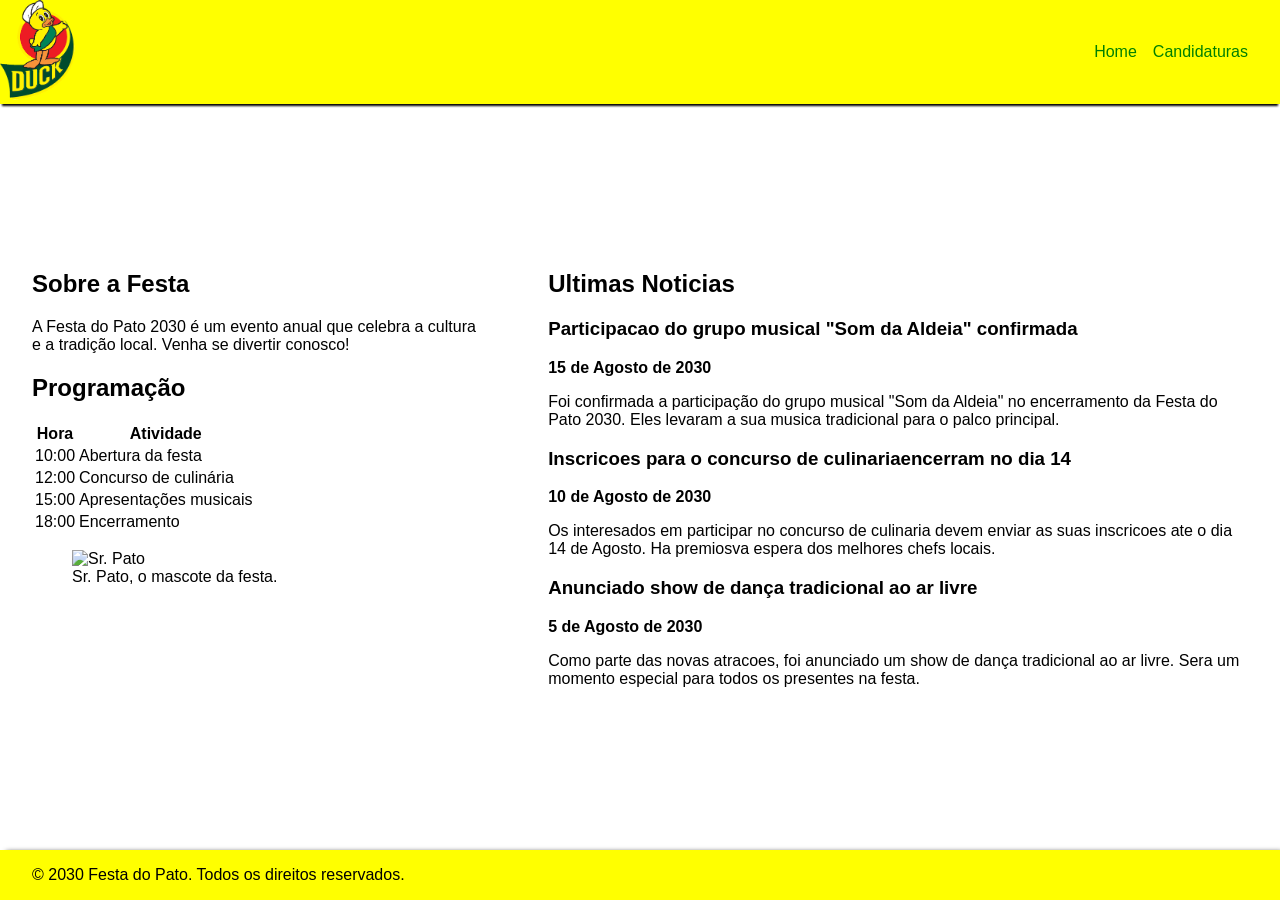
==== index.html @ 109eb422 "chore: css done" ====
<!doctype html>
<html lang="pt">
    <head>
        <meta charset="UTF-8" />
        <meta name="viewport" content="width=device-width, initial-scale=1.0" />
        <title>Festa do Pato 2030</title>
        <link rel="stylesheet" href="styles/styles.css" />
    </head>
    <body>
        <header>
            <a href="index.html" class="logo-link">
                <img
                    src="images/logo.png"
                    alt="Logo da Festa do Pato"
                    height="100"
                />
            </a>
            <nav>
                <a href="index.html" class="active">Home</a>
                <a href="candidatura.html">Candidaturas</a>
            </nav>
        </header>

        <main>
            <div class="content">
                <div>
                    <section>
                        <h2>Sobre a Festa</h2>
                        <p>
                            A Festa do Pato 2030 é um evento anual que celebra a
                            cultura e a tradição local. Venha se divertir
                            conosco!
                        </p>
                    </section>

                    <section>
                        <h2>Programação</h2>
                        <table>
                            <thead>
                                <tr>
                                    <th>Hora</th>
                                    <th>Atividade</th>
                                </tr>
                            </thead>
                            <tbody>
                                <tr>
                                    <td>10:00</td>
                                    <td>Abertura da festa</td>
                                </tr>
                                <tr>
                                    <td>12:00</td>
                                    <td>Concurso de culinária</td>
                                </tr>
                                <tr>
                                    <td>15:00</td>
                                    <td>Apresentações musicais</td>
                                </tr>
                                <tr>
                                    <td>18:00</td>
                                    <td>Encerramento</td>
                                </tr>
                            </tbody>
                        </table>
                    </section>
                    <figure>
                        <img
                            src="https://media.istockphoto.com/id/464988959/pt/foto/pato-real-com-tra%C3%A7ado-de-recorte.jpg?s=612x612&w=0&k=20&c=SUhSeo67zEVs8bgUm0K-OrMDD4iQ5s75CxaOG4gBI1Y="
                            alt="Sr. Pato"
                            height="200"
                        />
                        <figcaption>Sr. Pato, o mascote da festa.</figcaption>
                    </figure>
                </div>
                <aside>
                    <h2>Ultimas Noticias</h2>
                    <article>
                        <h3>
                            Participacao do grupo musical "Som da Aldeia"
                            confirmada
                        </h3>
                        <p><strong>15 de Agosto de 2030</strong></p>
                        <p>
                            Foi confirmada a participação do grupo musical "Som
                            da Aldeia" no encerramento da Festa do Pato 2030.
                            Eles levaram a sua musica tradicional para o palco
                            principal.
                        </p>
                    </article>
                    <article>
                        <h3>
                            Inscricoes para o concurso de culinariaencerram no
                            dia 14
                        </h3>
                        <p><strong>10 de Agosto de 2030</strong></p>
                        <p>
                            Os interesados em participar no concurso de
                            culinaria devem enviar as suas inscricoes ate o dia
                            14 de Agosto. Ha premiosva espera dos melhores chefs
                            locais.
                        </p>
                    </article>
                    <article>
                        <h3>Anunciado show de dança tradicional ao ar livre</h3>
                        <p><strong>5 de Agosto de 2030</strong></p>
                        <p>
                            Como parte das novas atracoes, foi anunciado um show
                            de dança tradicional ao ar livre. Sera um momento
                            especial para todos os presentes na festa.
                        </p>
                    </article>
                </aside>
            </div>
        </main>

        <footer>
            <p>&copy; 2030 Festa do Pato. Todos os direitos reservados.</p>
        </footer>
    </body>
</html>
---- styles/styles.css ----
header {
    display: flex;
    flex-direction: row;
    justify-content: space-between;
    align-items: center;
    background-color: yellow;
    padding-right: 2em;
    box-shadow: 0px 4px 2px -2px black;
}

footer {
    display: flex;
    flex-direction: row;
    justify-content: space-between;
    align-items: center;
    background-color: yellow;
    padding-left: 2em;
    box-shadow: 4px 0px 5px -2px black;

}

nav {
    display: flex;
    flex-direction: row;
    gap: 1em;
}

a {
    text-decoration: none;
    color: green;
}

a:hover {
    font-weight: 800;
}

main {
    display: flex;
    flex-direction: column;
    justify-content: left;
    gap: 1em;
    padding-left: 2em;
    padding-right: 2em;
}

div.content {
    display: flex;
    flex-direction: row;
    gap: 4em;
}

body {
    display: flex;
    flex-direction: column;
    justify-content: space-between;
    font-family: Arial, Helvetica, sans-serif;
    margin: 0;
    padding: 0;
    height: 100vh;
}

form {
    display: flex;
    flex-direction: column;
    gap: 1em;
    padding-left: 2em;
    padding-right: 2em;
}
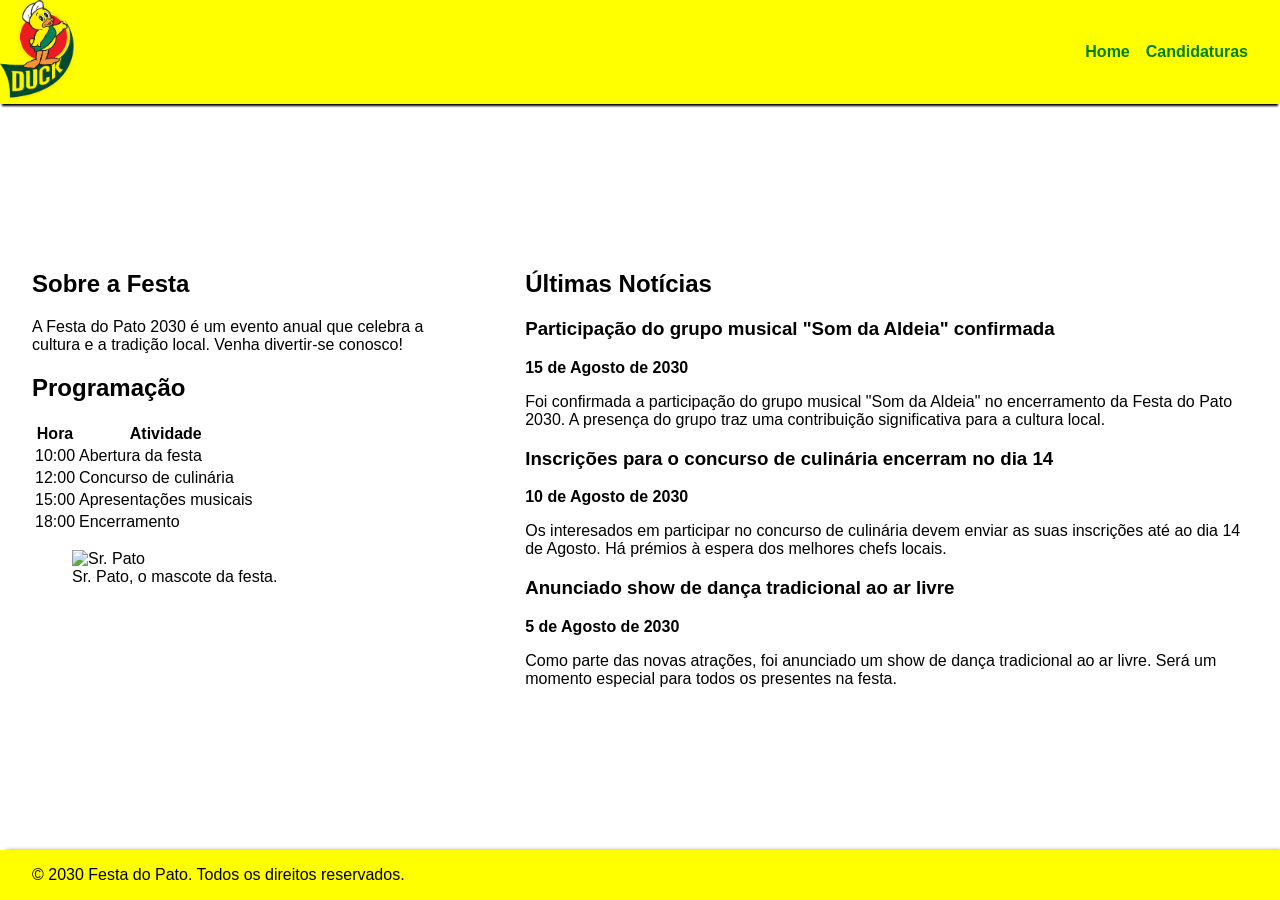
==== commit 28bb05c7: "fix: fixed text content" ====
--- a/index.html
+++ b/index.html
@@ -28,7 +28,7 @@
                         <h2>Sobre a Festa</h2>
                         <p>
                             A Festa do Pato 2030 é um evento anual que celebra a
-                            cultura e a tradição local. Venha se divertir
+                            cultura e a tradição local. Venha divertir-se
                             conosco!
                         </p>
                     </section>
@@ -72,30 +72,30 @@
                     </figure>
                 </div>
                 <aside>
-                    <h2>Ultimas Noticias</h2>
+                    <h2>Últimas Notícias</h2>
                     <article>
                         <h3>
-                            Participacao do grupo musical "Som da Aldeia"
+                            Participação do grupo musical "Som da Aldeia"
                             confirmada
                         </h3>
                         <p><strong>15 de Agosto de 2030</strong></p>
                         <p>
                             Foi confirmada a participação do grupo musical "Som
                             da Aldeia" no encerramento da Festa do Pato 2030.
-                            Eles levaram a sua musica tradicional para o palco
-                            principal.
+                            A presença do grupo traz uma contribuição significativa
+                            para a cultura local.
                         </p>
                     </article>
                     <article>
                         <h3>
-                            Inscricoes para o concurso de culinariaencerram no
+                            Inscrições para o concurso de culinária encerram no
                             dia 14
                         </h3>
                         <p><strong>10 de Agosto de 2030</strong></p>
                         <p>
                             Os interesados em participar no concurso de
-                            culinaria devem enviar as suas inscricoes ate o dia
-                            14 de Agosto. Ha premiosva espera dos melhores chefs
+                            culinária devem enviar as suas inscrições até ao dia
+                            14 de Agosto. Há prémios à espera dos melhores chefs
                             locais.
                         </p>
                     </article>
@@ -103,8 +103,8 @@
                         <h3>Anunciado show de dança tradicional ao ar livre</h3>
                         <p><strong>5 de Agosto de 2030</strong></p>
                         <p>
-                            Como parte das novas atracoes, foi anunciado um show
-                            de dança tradicional ao ar livre. Sera um momento
+                            Como parte das novas atrações, foi anunciado um show
+                            de dança tradicional ao ar livre. Será um momento
                             especial para todos os presentes na festa.
                         </p>
                     </article>
--- a/styles/styles.css
+++ b/styles/styles.css
@@ -28,10 +28,11 @@
 a {
     text-decoration: none;
     color: green;
+    font-weight: 800;
 }
 
 a:hover {
-    font-weight: 800;
+    text-decoration: underline;
 }
 
 main {
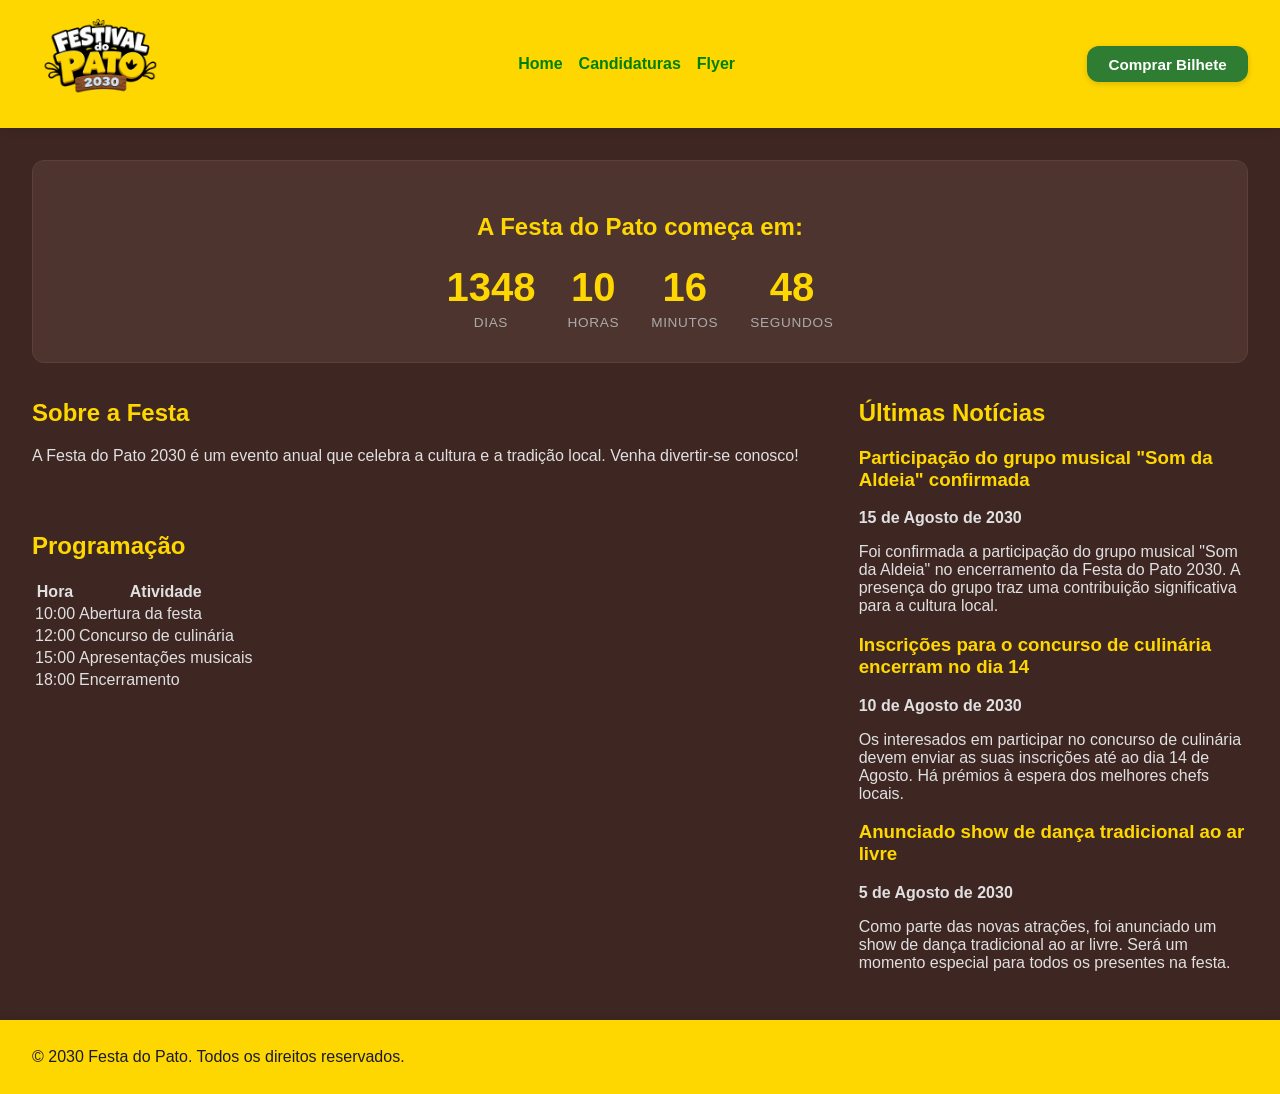
==== commit fe250061: "chore: ex3 a,b,d feitos, falta c (slideshow)" ====
--- a/index.html
+++ b/index.html
@@ -7,7 +7,7 @@
         <link rel="stylesheet" href="styles/styles.css" />
     </head>
     <body>
-        <header>
+        <header class="cabecalho">
             <a href="index.html" class="logo-link">
                 <img
                     src="images/logo.png"
@@ -15,15 +15,38 @@
                     height="100"
                 />
             </a>
-            <nav>
+            <nav class="main-nav">
                 <a href="index.html" class="active">Home</a>
                 <a href="candidatura.html">Candidaturas</a>
+                <a href="flyer.html">Flyer</a>
             </nav>
+            <a href="bilhetes.html" class="botao-cta">Comprar Bilhete</a>
         </header>
 
         <main>
-            <div class="content">
-                <div>
+            <div class="countdown" id="countdown">
+                <h2 class="countdown-titulo">A Festa do Pato começa em:</h2>
+                <div class="countdown-numeros">
+                    <div class="countdown-item">
+                        <span class="countdown-valor" id="dias">0</span>
+                        <span class="countdown-label">Dias</span>
+                    </div>
+                    <div class="countdown-item">
+                        <span class="countdown-valor" id="horas">0</span>
+                        <span class="countdown-label">Horas</span>
+                    </div>
+                    <div class="countdown-item">
+                        <span class="countdown-valor" id="minutos">0</span>
+                        <span class="countdown-label">Minutos</span>
+                    </div>
+                    <div class="countdown-item">
+                        <span class="countdown-valor" id="segundos">0</span>
+                        <span class="countdown-label">Segundos</span>
+                    </div>
+                </div>
+            </div>
+            <div class="conteudo">
+                <div class="coluna-principal">
                     <section>
                         <h2>Sobre a Festa</h2>
                         <p>
@@ -62,16 +85,8 @@
                             </tbody>
                         </table>
                     </section>
-                    <figure>
-                        <img
-                            src="https://media.istockphoto.com/id/464988959/pt/foto/pato-real-com-tra%C3%A7ado-de-recorte.jpg?s=612x612&w=0&k=20&c=SUhSeo67zEVs8bgUm0K-OrMDD4iQ5s75CxaOG4gBI1Y="
-                            alt="Sr. Pato"
-                            height="200"
-                        />
-                        <figcaption>Sr. Pato, o mascote da festa.</figcaption>
-                    </figure>
                 </div>
-                <aside>
+                <aside class="coluna-noticias">
                     <h2>Últimas Notícias</h2>
                     <article>
                         <h3>
@@ -115,5 +130,35 @@
         <footer>
             <p>&copy; 2030 Festa do Pato. Todos os direitos reservados.</p>
         </footer>
+
+        <script>
+            const dataFesta = new Date('2030-08-15T10:00:00');
+
+            function atualizarCountdown() {
+                const agora = new Date();
+                const diff = dataFesta - agora;
+
+                if (diff <= 0) {
+                    document.getElementById('dias').textContent = '0';
+                    document.getElementById('horas').textContent = '0';
+                    document.getElementById('minutos').textContent = '0';
+                    document.getElementById('segundos').textContent = '0';
+                    return;
+                }
+
+                const dias = Math.floor(diff / (1000 * 60 * 60 * 24));
+                const horas = Math.floor((diff % (1000 * 60 * 60 * 24)) / (1000 * 60 * 60));
+                const minutos = Math.floor((diff % (1000 * 60 * 60)) / (1000 * 60));
+                const segundos = Math.floor((diff % (1000 * 60)) / 1000);
+
+                document.getElementById('dias').textContent = dias;
+                document.getElementById('horas').textContent = horas;
+                document.getElementById('minutos').textContent = minutos;
+                document.getElementById('segundos').textContent = segundos;
+            }
+
+            atualizarCountdown();
+            setInterval(atualizarCountdown, 1000);
+        </script>
     </body>
 </html>
--- a/styles/styles.css
+++ b/styles/styles.css
@@ -1,11 +1,42 @@
+h1, h2, h3 {
+    color: #FFD700;
+}
+
 header {
     display: flex;
     flex-direction: row;
     justify-content: space-between;
     align-items: center;
-    background-color: yellow;
-    padding-right: 2em;
-    box-shadow: 0px 4px 2px -2px black;
+    background-color: #FFD700;
+    padding: 0.75em 2em;
+    box-shadow: 0 2px 8px rgba(0, 0, 0, 0.12);
+    position: sticky;
+    top: 0;
+    z-index: 100;
+}
+
+.botao-cta {
+    background-color: #2E7D32;
+    color: #fff;
+    padding: 0.6em 1.4em;
+    border-radius: 12px;
+    font-weight: 700;
+    font-size: 0.95rem;
+    text-decoration: none;
+    transition: background-color 0.2s ease, transform 0.15s ease;
+    box-shadow: 0 2px 6px rgba(0, 0, 0, 0.15);
+    white-space: nowrap;
+}
+
+.botao-cta:hover {
+    background-color: #1B5E20;
+    transform: translateY(-1px);
+    box-shadow: 0 4px 10px rgba(0, 0, 0, 0.2);
+    text-decoration: none;
+}
+
+.botao-cta:active {
+    transform: translateY(0);
 }
 
 footer {
@@ -13,10 +44,10 @@
     flex-direction: row;
     justify-content: space-between;
     align-items: center;
-    background-color: yellow;
-    padding-left: 2em;
-    box-shadow: 4px 0px 5px -2px black;
-
+    background-color: #FFD700;
+    padding: 0.75em 2em;
+    box-shadow: 0 -2px 8px rgba(0, 0, 0, 0.12);
+    color: #1a1a2e;
 }
 
 nav {
@@ -38,16 +69,65 @@
 main {
     display: flex;
     flex-direction: column;
-    justify-content: left;
+    justify-content: center;
+    flex: 1;
     gap: 1em;
-    padding-left: 2em;
-    padding-right: 2em;
-}
-
-div.content {
-    display: flex;
-    flex-direction: row;
-    gap: 4em;
+    padding: 2em;
+}
+
+div.conteudo {
+    display: flex;
+    flex-direction: row;
+    gap: 3em;
+    flex: 1;
+}
+
+.coluna-principal {
+    flex: 2;
+    display: flex;
+    flex-direction: column;
+    gap: 2em;
+}
+
+.coluna-noticias {
+    flex: 1;
+}
+
+.linha-programacao {
+    display: flex;
+    flex-direction: row;
+    gap: 2em;
+    align-items: flex-start;
+}
+
+.linha-programacao section {
+    flex: 1;
+}
+
+.linha-programacao figure {
+    flex: 0 0 300px;
+}
+
+figure {
+    margin: 0;
+    text-align: center;
+}
+
+figure img {
+    max-width: 100%;
+    max-height: 300px;
+    width: auto;
+    height: auto;
+    object-fit: contain;
+    border-radius: 12px;
+    box-shadow: 0 4px 12px rgba(0, 0, 0, 0.3);
+}
+
+figcaption {
+    margin-top: 0.5em;
+    font-size: 0.85rem;
+    color: #888;
+    font-style: italic;
 }
 
 body {
@@ -57,13 +137,301 @@
     font-family: Arial, Helvetica, sans-serif;
     margin: 0;
     padding: 0;
-    height: 100vh;
+    min-height: 100vh;
+    background-color: #3E2723;
+    color: #e0e0e0;
 }
 
 form {
     display: flex;
     flex-direction: column;
     gap: 1em;
-    padding-left: 2em;
-    padding-right: 2em;
-}
+}
+
+/* Página de bilhetes */
+.contentor-bilhetes {
+    max-width: 900px;
+    margin: 0 auto;
+    padding: 2em;
+    display: flex;
+    flex-direction: column;
+    justify-content: center;
+    min-height: calc(100vh - 160px);
+}
+
+.titulo-bilhetes {
+    text-align: center;
+    font-size: 2rem;
+    margin-bottom: 1.5em;
+    color: #FFD700;
+}
+
+.grelha-bilhetes {
+    display: flex;
+    flex-direction: row;
+    gap: 1.5em;
+    margin-bottom: 2em;
+}
+
+.cartao-bilhete {
+    flex: 1;
+    background: #4E342E;
+    border: 1px solid #5D4037;
+    border-radius: 12px;
+    padding: 1.5em;
+    text-align: center;
+}
+
+.cartao-bilhete h2 {
+    margin: 0 0 0.5em;
+    color: #FFD700;
+    font-size: 1.3rem;
+}
+
+.preco-bilhete {
+    font-size: 2rem;
+    font-weight: 800;
+    color: #fff;
+    margin: 0.3em 0;
+}
+
+.descricao-bilhete {
+    color: #aaa;
+    font-size: 0.85rem;
+    margin-bottom: 1em;
+}
+
+.contador-bilhete {
+    display: flex;
+    align-items: center;
+    justify-content: center;
+    gap: 0.75em;
+}
+
+.botao-contador {
+    width: 36px;
+    height: 36px;
+    border-radius: 12px;
+    border: none;
+    background: #FFD700;
+    color: #1a1a2e;
+    font-size: 1.2rem;
+    font-weight: 700;
+    cursor: pointer;
+    transition: background 0.2s ease;
+    display: flex;
+    align-items: center;
+    justify-content: center;
+}
+
+.botao-contador:hover {
+    background: #e6c200;
+}
+
+.botao-contador:active {
+    transform: scale(0.92);
+}
+
+.botao-contador:disabled {
+    opacity: 0.3;
+    cursor: not-allowed;
+}
+
+.botao-contador:disabled:active {
+    transform: none;
+}
+
+.valor-contador {
+    font-size: 1.4rem;
+    font-weight: 700;
+    min-width: 2em;
+    text-align: center;
+}
+
+.resumo-bilhetes {
+    text-align: center;
+    padding: 1.5em;
+    background: #4E342E;
+    border-radius: 12px;
+    border: 1px solid #5D4037;
+}
+
+.etiqueta-total {
+    font-size: 1.4rem;
+    font-weight: 700;
+    margin-bottom: 1em;
+}
+
+.etiqueta-total span {
+    color: #FFD700;
+}
+
+.botao-comprar {
+    background-color: #2E7D32;
+    color: #fff;
+    padding: 0.8em 2.5em;
+    border: none;
+    border-radius: 12px;
+    font-weight: 700;
+    font-size: 1rem;
+    cursor: pointer;
+    transition: background-color 0.2s ease, transform 0.15s ease;
+    box-shadow: 0 2px 6px rgba(0, 0, 0, 0.15);
+}
+
+.botao-comprar:hover {
+    background-color: #1B5E20;
+    transform: translateY(-1px);
+    box-shadow: 0 4px 10px rgba(0, 0, 0, 0.2);
+}
+
+.botao-comprar:active {
+    transform: translateY(0);
+}
+
+.botao-comprar:disabled {
+    opacity: 0.5;
+    cursor: not-allowed;
+}
+
+.botao-comprar:disabled:hover {
+    transform: none;
+    box-shadow: 0 2px 6px rgba(0, 0, 0, 0.15);
+}
+
+/* Página de candidatura */
+.contentor-candidatura {
+    max-width: 900px;
+    width: 100%;
+    margin: 0 auto;
+    padding: 2em;
+    box-sizing: border-box;
+    display: flex;
+    flex-direction: column;
+    justify-content: center;
+    min-height: calc(100vh - 160px);
+}
+
+.titulo-candidatura {
+    text-align: center;
+    font-size: 2rem;
+    margin-bottom: 1.5em;
+    color: #FFD700;
+}
+
+.formulario-candidatura {
+    display: flex;
+    flex-direction: column;
+    gap: 1em;
+    background: #4E342E;
+    border: 1px solid #5D4037;
+    border-radius: 12px;
+    padding: 2em;
+}
+
+.formulario-candidatura label {
+    font-weight: 700;
+    color: #FFD700;
+}
+
+.formulario-candidatura input,
+.formulario-candidatura textarea {
+    padding: 0.75em;
+    border: 1px solid #5D4037;
+    border-radius: 12px;
+    background: #3E2723;
+    color: #e0e0e0;
+    font-size: 1rem;
+    font-family: inherit;
+}
+
+.formulario-candidatura input:focus,
+.formulario-candidatura textarea:focus {
+    outline: none;
+    border-color: #FFD700;
+}
+
+.formulario-candidatura textarea {
+    resize: vertical;
+}
+
+/* Countdown */
+.countdown {
+    text-align: center;
+    padding: 2em;
+    background: #4E342E;
+    border: 1px solid #5D4037;
+    border-radius: 12px;
+}
+
+.countdown-titulo {
+    font-size: 1.5rem;
+    margin-bottom: 1em;
+    color: #FFD700;
+}
+
+.countdown-numeros {
+    display: flex;
+    justify-content: center;
+    gap: 2em;
+}
+
+.countdown-item {
+    display: flex;
+    flex-direction: column;
+    align-items: center;
+    gap: 0.3em;
+}
+
+.countdown-valor {
+    font-size: 2.5rem;
+    font-weight: 800;
+    color: #FFD700;
+}
+
+.countdown-label {
+    font-size: 0.85rem;
+    color: #aaa;
+    text-transform: uppercase;
+    letter-spacing: 0.05em;
+}
+
+/* Página flyer */
+.contentor-flyer {
+    max-width: 900px;
+    margin: 0 auto;
+    padding: 2em;
+    box-sizing: border-box;
+    display: flex;
+    flex-direction: column;
+    justify-content: center;
+    align-items: center;
+    min-height: calc(100vh - 160px);
+}
+
+.titulo-flyer {
+    text-align: center;
+    font-size: 2rem;
+    margin-bottom: 1.5em;
+    color: #FFD700;
+}
+
+.flyer-grande {
+    text-align: center;
+}
+
+.flyer-grande img {
+    max-width: 100%;
+    max-height: 70vh;
+    width: auto;
+    height: auto;
+    border-radius: 12px;
+    box-shadow: 0 8px 24px rgba(0, 0, 0, 0.4);
+}
+
+.flyer-grande figcaption {
+    margin-top: 1em;
+    font-size: 0.9rem;
+    color: #888;
+    font-style: italic;
+}
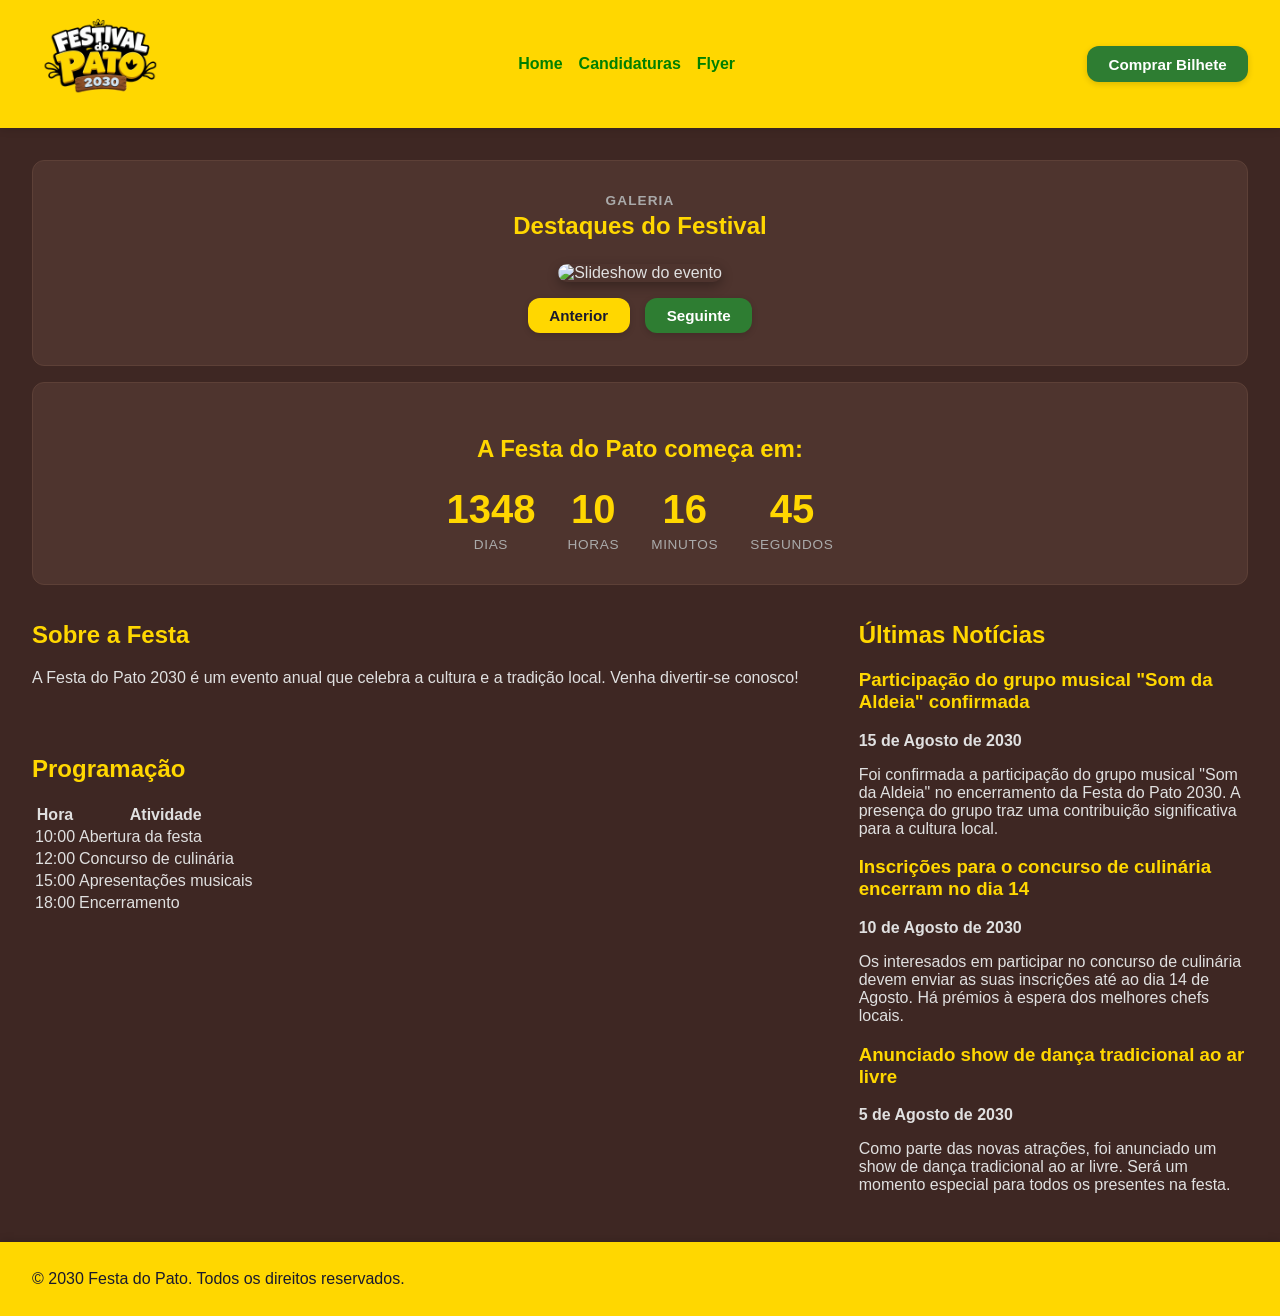
==== commit 09a5d48f: "feat: semana 3 feita ya" ====
--- a/index.html
+++ b/index.html
@@ -24,6 +24,22 @@
         </header>
 
         <main>
+            <section class="section">
+                <div class="section-head">
+                    <p class="eyebrow">Galeria</p>
+                    <h2>Destaques do Festival</h2>
+                </div>
+
+                <div class="slideshow-container" style="text-align: center;">
+                    <img id="slide-img" src="images/slideshow1.jpeg" alt="Slideshow do evento" />
+                    <div style="margin-top: 1rem;">
+                        <button type="button" id="btn-anterior" class="btn btn-secondary">Anterior</button>
+                        <button type="button" id="btn-seguinte" class="btn btn-primary">Seguinte</button>
+                    </div>
+                </div>
+
+            </section>
+
             <div class="countdown" id="countdown">
                 <h2 class="countdown-titulo">A Festa do Pato começa em:</h2>
                 <div class="countdown-numeros">
@@ -131,34 +147,6 @@
             <p>&copy; 2030 Festa do Pato. Todos os direitos reservados.</p>
         </footer>
 
-        <script>
-            const dataFesta = new Date('2030-08-15T10:00:00');
-
-            function atualizarCountdown() {
-                const agora = new Date();
-                const diff = dataFesta - agora;
-
-                if (diff <= 0) {
-                    document.getElementById('dias').textContent = '0';
-                    document.getElementById('horas').textContent = '0';
-                    document.getElementById('minutos').textContent = '0';
-                    document.getElementById('segundos').textContent = '0';
-                    return;
-                }
-
-                const dias = Math.floor(diff / (1000 * 60 * 60 * 24));
-                const horas = Math.floor((diff % (1000 * 60 * 60 * 24)) / (1000 * 60 * 60));
-                const minutos = Math.floor((diff % (1000 * 60 * 60)) / (1000 * 60));
-                const segundos = Math.floor((diff % (1000 * 60)) / 1000);
-
-                document.getElementById('dias').textContent = dias;
-                document.getElementById('horas').textContent = horas;
-                document.getElementById('minutos').textContent = minutos;
-                document.getElementById('segundos').textContent = segundos;
-            }
-
-            atualizarCountdown();
-            setInterval(atualizarCountdown, 1000);
-        </script>
+        <script src="scripts/index.js"></script>
     </body>
 </html>
--- a/styles/styles.css
+++ b/styles/styles.css
@@ -299,7 +299,6 @@
     box-shadow: 0 2px 6px rgba(0, 0, 0, 0.15);
 }
 
-/* Página de candidatura */
 .contentor-candidatura {
     max-width: 900px;
     width: 100%;
@@ -355,7 +354,6 @@
     resize: vertical;
 }
 
-/* Countdown */
 .countdown {
     text-align: center;
     padding: 2em;
@@ -396,7 +394,7 @@
     letter-spacing: 0.05em;
 }
 
-/* Página flyer */
+
 .contentor-flyer {
     max-width: 900px;
     margin: 0 auto;
@@ -435,3 +433,79 @@
     color: #888;
     font-style: italic;
 }
+
+/* Secção de galeria / slideshow */
+.section {
+    text-align: center;
+    padding: 2em;
+    background: #4E342E;
+    border: 1px solid #5D4037;
+    border-radius: 12px;
+}
+
+.section-head {
+    margin-bottom: 1.5em;
+}
+
+.section-head h2 {
+    margin: 0;
+}
+
+.eyebrow {
+    margin: 0 0 0.3em;
+    font-size: 0.85rem;
+    font-weight: 700;
+    color: #aaa;
+    text-transform: uppercase;
+    letter-spacing: 0.08em;
+}
+
+.slideshow-container img {
+    max-width: 100%;
+    height: 350px;
+    object-fit: cover;
+    border-radius: 12px;
+    box-shadow: 0 4px 12px rgba(0, 0, 0, 0.3);
+}
+
+.btn {
+    padding: 0.6em 1.4em;
+    border: none;
+    border-radius: 12px;
+    font-family: inherit;
+    font-size: 0.95rem;
+    font-weight: 700;
+    cursor: pointer;
+    transition: background-color 0.2s ease, transform 0.15s ease;
+    box-shadow: 0 2px 6px rgba(0, 0, 0, 0.15);
+}
+
+.btn + .btn {
+    margin-left: 0.75em;
+}
+
+.btn:active {
+    transform: translateY(0);
+}
+
+.btn-primary {
+    background-color: #2E7D32;
+    color: #fff;
+}
+
+.btn-primary:hover {
+    background-color: #1B5E20;
+    transform: translateY(-1px);
+    box-shadow: 0 4px 10px rgba(0, 0, 0, 0.2);
+}
+
+.btn-secondary {
+    background-color: #FFD700;
+    color: #1a1a2e;
+}
+
+.btn-secondary:hover {
+    background-color: #e6c200;
+    transform: translateY(-1px);
+    box-shadow: 0 4px 10px rgba(0, 0, 0, 0.2);
+}
